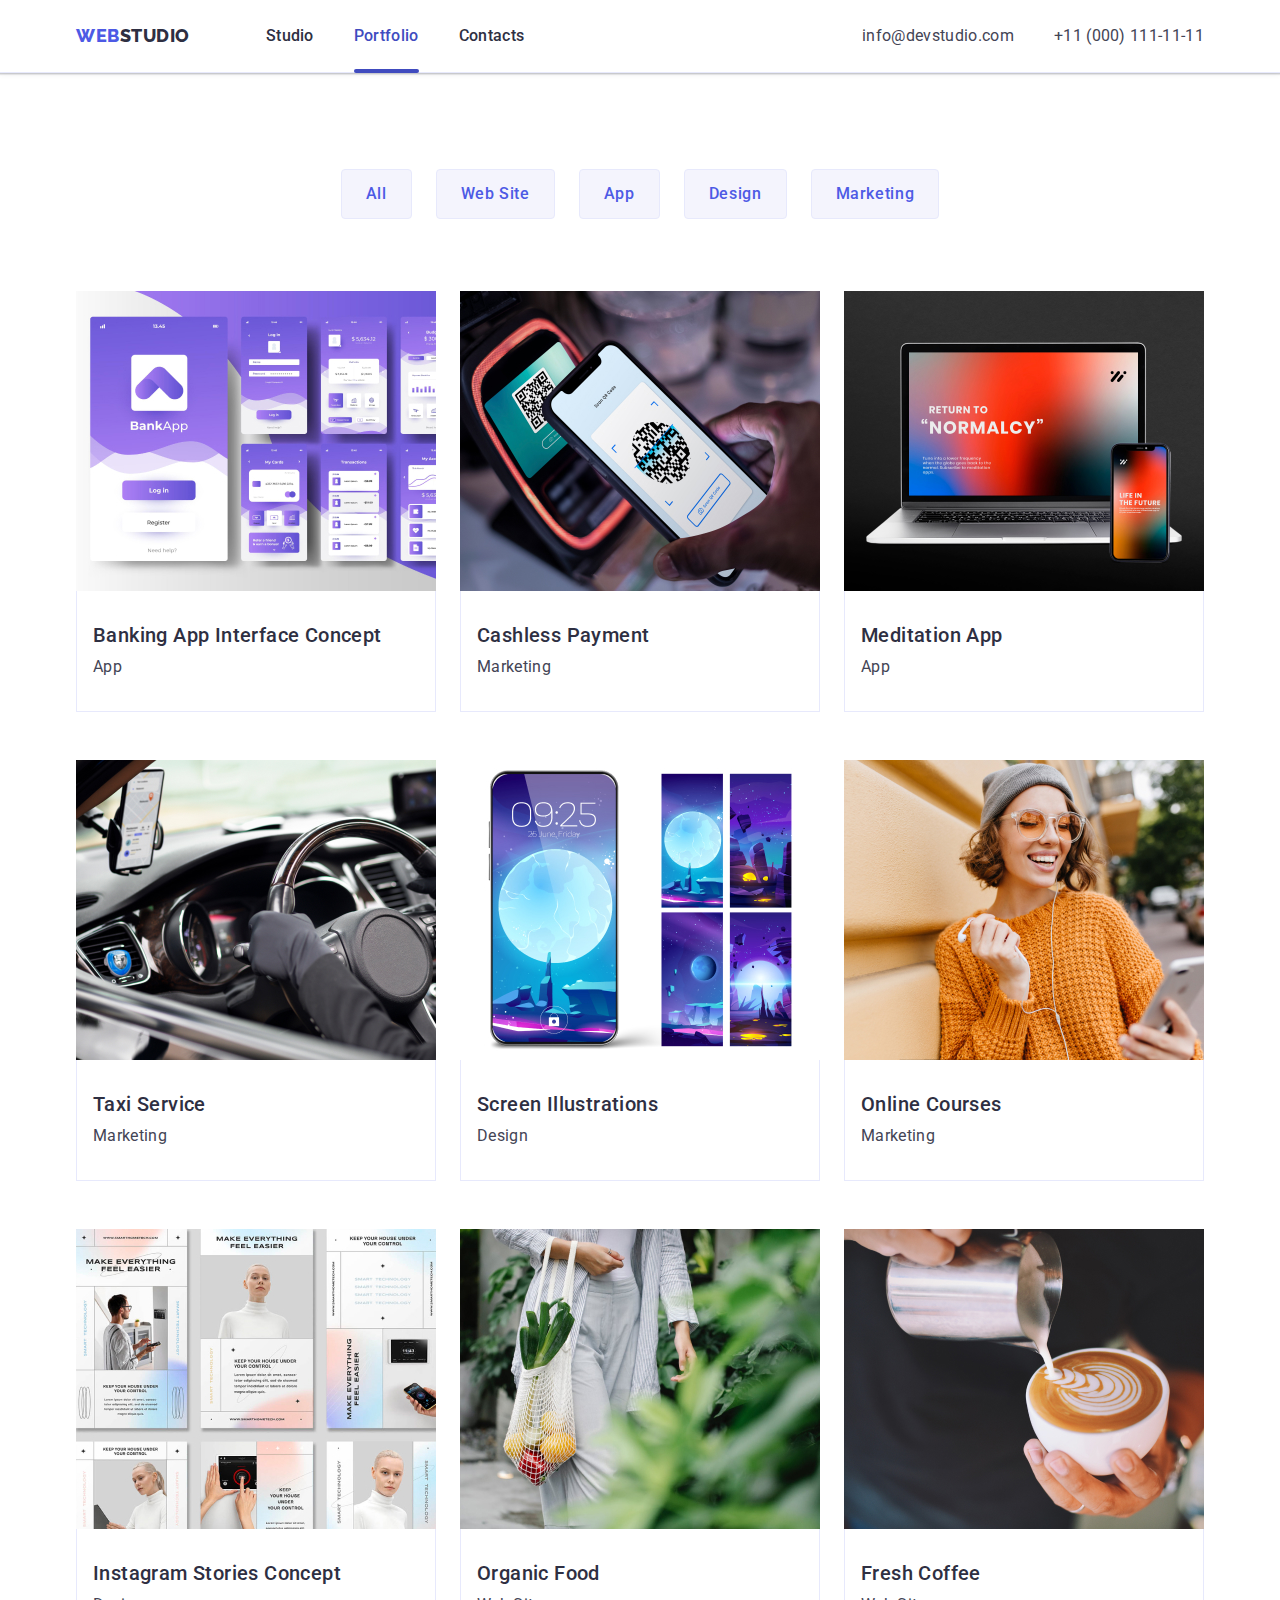
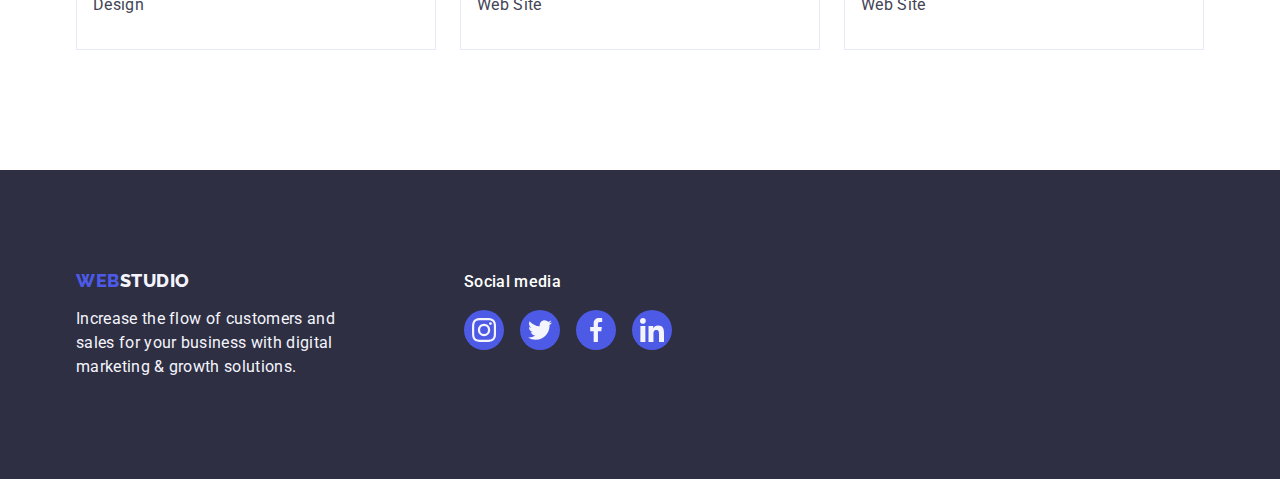
==== portfolio.html @ 6bd8a7c7 "Initial commit" ====
<!DOCTYPE html>
<html lang="en">
  <head>
    <meta charset="UTF-8" />
    <meta http-equiv="X-UA-Compatible" content="IE=edge" />
    <meta name="viewport" content="width=device-width, initial-scale=1.0" />
    <link rel="preconnect" href="https://fonts.googleapis.com" />
    <link rel="preconnect" href="https://fonts.gstatic.com" crossorigin />
    <link
      href="https://fonts.googleapis.com/css2?family=Montserrat:wght@400;700&family=Raleway:wght@800&family=Roboto:wght@400;500;700;900&display=swap"
      rel="stylesheet"
    />
    <title>Web Studio</title>
    <link
      rel="stylesheet"
      href="https://cdn.jsdelivr.net/npm/modern-normalize@2.0.0/modern-normalize.min.css"
    />

    <link rel="stylesheet" href="./css/styles.css" />
  </head>
  <body>
    <header class="header">
      <div class="header-container container">
        <nav class="nav">
          <a class="header-logo link" href="./index.html"
            >Web<span class="logo-span">Studio</span></a
          >

          <ul class="header-list">
            <li class="header-item">
              <a class="header-link link" href="./index.html">Studio</a>
            </li>
            <li class="header-item">
              <a class="header-link link active" href="./portfolio.html"
                >Portfolio</a
              >
            </li>
            <li class="header-item">
              <a class="header-link link" href="">Contacts</a>
            </li>
          </ul>
        </nav>
        <address class="address">
          <ul class="address-list list">
            <li class="address-item">
              <a class="address-link link" href="mailto:info@devstudio.com"
                >info@devstudio.com</a
              >
            </li>
            <li class="address-item">
              <a class="address-link link" href="tel:+110001111111"
                >+11 (000) 111-11-11</a
              >
            </li>
          </ul>
        </address>
      </div>
    </header>

    <main>
      <!-- section five -->
      <section class="section five">
        <div class="container">
          <h1 class="visually-hidden">Portfolio</h1>
          <ul class="filters list">
            <li class="filters-item">
              <button class="filter-btn" type="button">All</button>
            </li>
            <li class="filters-item">
              <button class="filter-btn" type="button">Web Site</button>
            </li>
            <li class="filters-item">
              <button class="filter-btn" type="button">App</button>
            </li>
            <li class="filters-item">
              <button class="filter-btn" type="button">Design</button>
            </li>
            <li class="filters-item">
              <button class="filter-btn" type="button">Marketing</button>
            </li>
          </ul>
          <ul class="portfolio list">
            <li class="portfolio-item">
              <a class="img-link link" href="">
                <div class="thumb">
                  <img
                    class="img-five"
                    src="./images/portfolio-img/bankingapp.jpg"
                    alt="Banking App Interface Concept"
                    width="360"
                  />
                  <p class="overlay-text">
                    14 Stylish and User-Friendly App Design Concepts · Task
                    Manager App · Calorie Tracker App · Exotic Fruit Ecommerce
                    App · Cloud Storage App
                  </p>
                </div>
                <div class="five-item">
                  <h2 class="five-title">Banking App Interface Concept</h2>
                  <p class="five-text">App</p>
                </div>
              </a>
            </li>
            <li class="portfolio-item">
              <a class="img-link link" href="">
                <div class="thumb">
                  <img
                    class="img-five"
                    src="./images/portfolio-img/cashlesspaiment.jpg"
                    alt="Cashless Payment"
                    width="360"
                  />

                  <p class="overlay-text">
                    14 Stylish and User-Friendly App Design Concepts · Task
                    Manager App · Calorie Tracker App · Exotic Fruit Ecommerce
                    App · Cloud Storage App
                  </p>
                </div>
                <div class="five-item">
                  <h2 class="five-title">Cashless Payment</h2>
                  <p class="five-text">Marketing</p>
                </div>
              </a>
            </li>
            <li class="portfolio-item">
              <a class="img-link link" href="">
                <div class="thumb">
                  <img
                    class="img-five"
                    src="./images/portfolio-img/meditationapp.jpg"
                    alt="Meditation App"
                    width="360"
                  />

                  <p class="overlay-text">
                    14 Stylish and User-Friendly App Design Concepts · Task
                    Manager App · Calorie Tracker App · Exotic Fruit Ecommerce
                    App · Cloud Storage App
                  </p>
                </div>
                <div class="five-item">
                  <h2 class="five-title">Meditation App</h2>
                  <p class="five-text">App</p>
                </div>
              </a>
            </li>
            <li class="portfolio-item">
              <a class="img-link link" href="">
                <div class="thumb">
                  <img
                    class="img-five"
                    src="./images/portfolio-img/taxservice.jpg"
                    alt="Taxi Service"
                    width="360"
                  />

                  <p class="overlay-text">
                    14 Stylish and User-Friendly App Design Concepts · Task
                    Manager App · Calorie Tracker App · Exotic Fruit Ecommerce
                    App · Cloud Storage App
                  </p>
                </div>
                <div class="five-item">
                  <h2 class="five-title">Taxi Service</h2>
                  <p class="five-text">Marketing</p>
                </div>
              </a>
            </li>
            <li class="portfolio-item">
              <a class="img-link link" href="">
                <div class="thumb">
                  <img
                    class="img-five"
                    src="./images/portfolio-img/screenillustrations.jpg"
                    alt="Screen Illustrations"
                    width="360"
                  />

                  <p class="overlay-text">
                    14 Stylish and User-Friendly App Design Concepts · Task
                    Manager App · Calorie Tracker App · Exotic Fruit Ecommerce
                    App · Cloud Storage App
                  </p>
                </div>
                <div class="five-item">
                  <h2 class="five-title">Screen Illustrations</h2>
                  <p class="five-text">Design</p>
                </div>
              </a>
            </li>
            <li class="portfolio-item">
              <a class="img-link link" href="">
                <div class="thumb">
                  <img
                    class="img-five"
                    src="./images/portfolio-img/onlinecourses.jpg"
                    alt="Online Courses"
                    width="360"
                  />

                  <p class="overlay-text">
                    14 Stylish and User-Friendly App Design Concepts · Task
                    Manager App · Calorie Tracker App · Exotic Fruit Ecommerce
                    App · Cloud Storage App
                  </p>
                </div>
                <div class="five-item">
                  <h2 class="five-title">Online Courses</h2>
                  <p class="five-text">Marketing</p>
                </div>
              </a>
            </li>
            <li class="portfolio-item">
              <a class="img-link link" href="">
                <div class="thumb">
                  <img
                    class="img-five"
                    src="./images/portfolio-img/instagramstories.jpg"
                    alt="Instagram Stories Concept"
                    width="360"
                  />

                  <p class="overlay-text">
                    14 Stylish and User-Friendly App Design Concepts · Task
                    Manager App · Calorie Tracker App · Exotic Fruit Ecommerce
                    App · Cloud Storage App
                  </p>
                </div>
                <div class="five-item">
                  <h2 class="five-title">Instagram Stories Concept</h2>
                  <p class="five-text">Design</p>
                </div>
              </a>
            </li>
            <li class="portfolio-item">
              <a class="img-link link" href="">
                <div class="thumb">
                  <img
                    class="img-five"
                    src="./images/portfolio-img/organicfood.jpg"
                    alt="Organic Food"
                    width="360"
                  />

                  <p class="overlay-text">
                    14 Stylish and User-Friendly App Design Concepts · Task
                    Manager App · Calorie Tracker App · Exotic Fruit Ecommerce
                    App · Cloud Storage App
                  </p>
                </div>
                <div class="five-item">
                  <h2 class="five-title">Organic Food</h2>
                  <p class="five-text">Web Site</p>
                </div>
              </a>
            </li>
            <li class="portfolio-item">
              <a class="img-link link" href="">
                <div class="thumb">
                  <img
                    class="img-five"
                    src="./images/portfolio-img/freshcoffe.jpg"
                    alt="Fresh Coffee"
                    width="360"
                  />

                  <p class="overlay-text">
                    14 Stylish and User-Friendly App Design Concepts · Task
                    Manager App · Calorie Tracker App · Exotic Fruit Ecommerce
                    App · Cloud Storage App
                  </p>
                </div>
                <div class="five-item">
                  <h2 class="five-title">Fresh Coffee</h2>
                  <p class="five-text">Web Site</p>
                </div>
              </a>
            </li>
          </ul>
        </div>
      </section>
    </main>

    <!-- footer -->

    <footer class="footer">
      <div class="footer-box container">
        <div class="footer-container">
          <a class="footer-logo link" href="./index.html"
            >Web<span class="footer-span">Studio</span></a
          >
          <p class="footer-text">
            Increase the flow of customers and sales for your business with
            digital marketing & growth solutions.
          </p>
        </div>
        <div class="media-container">
          <p class="media-title">Social media</p>
          <ul class="media-list">
            <li class="media-item">
              <a class="media-link" href="">
                <svg class="media-icon" width="24" height="24">
                  <use href="./images/icons.svg#icon-instagram"></use>
                </svg>
              </a>
            </li>
            <li class="media-item">
              <a class="media-link" href="">
                <svg class="media-icon" width="24" height="24">
                  <use href="./images/icons.svg#icon-twitter"></use>
                </svg>
              </a>
            </li>
            <li class="media-item">
              <a class="media-link" href="">
                <svg class="media-icon" width="24" height="24">
                  <use href="./images/icons.svg#icon-facebook"></use>
                </svg>
              </a>
            </li>
            <li class="media-item">
              <a class="media-link" href="">
                <svg class="media-icon" width="24" height="24">
                  <use href="./images/icons.svg#icon-linkedin"></use>
                </svg>
              </a>
            </li>
          </ul>
        </div>
      </div>
    </footer>
  </body>
</html>
---- css/styles.css ----
:root {
    --primari-font: "Roboto",
        sans-serif;
    --navyblue-cl: #2e2f42;
    --slate-cl: #434455;
    --white-cl: #FFFFFF;
    --iris-cl: #4d5ae5;
    --hover-focus-cl: #404bbf;
    --cloud-cl: #F4F4FD;
    --lg-grey: rgba(46, 47, 66, 0.70);
    --customer-icon: #8e8f99;
}

*,
*::before, 
*::after {
box-sizing: border-box;

}
body{
    font-family: "Roboto", sans-serif;
    color: var(--slate-cl);
    background: var(--white-cl);
}

img{
    display: block;
}


/* reset*//* reset*//* reset*//* reset*//* reset*/

h1,h2,h3,h4,h5,h6, p {
    margin: 0;
}
ul,ol {
    list-style: none;
    margin: 0;
    padding: 0;
}
 
button{
    cursor: pointer;
}

/* header*//* header*//* header*//* header*//* header*/

.container{
    width: 1158px;
    margin: 0 auto;
    padding-left: 15px;
    padding-right: 15px;
}

.nav {
    display: flex;
    align-items: center;
}

.link {
    text-decoration: none;
}

.header {
    box-shadow: 0px 2px 1px rgba(46, 47, 66, 0.08),
        0px 1px 1px rgba(46, 47, 66, 0.16),
        0px 1px 6px rgba(46, 47, 66, 0.08);
    border-bottom: 1px solid #E7E9FC;
}


.header-container {
    display: flex;
    align-items: center;
    justify-content: space-between;
}


.header-logo {
        font-family: 'Raleway', sans-serif;
        font-weight: 800;
        font-size: 18px;
        line-height: 1.17;
        color: var(--iris-cl);
        letter-spacing: 0.03em;
        text-transform: uppercase;
        margin-right: 76px;
        }

.logo-span {
    color: var(--navyblue-cl);
}

.header-list {
display: flex;
    align-items: center;
    gap: 40px;
    border-bottom: none;
    
}

.header-link {
    position: relative;
    display: block;
    font-weight: 500;
    font-size: 16px;
    line-height: 1.5;
    letter-spacing: 0.02em;
     color: var(--navyblue-cl); 
    padding: 24px 0;
    transition: color 250ms cubic-bezier(0.4, 0, 0.2, 1);
}

.header-link:hover{
color: var(--hover-focus-cl);
}
.header-link:focus {
color: var(--hover-focus-cl);
}
.header-link.active{
    color: var(--hover-focus-cl);
}
.header-link.active::after{
    content: '';
    position: absolute;
    bottom: -1px;
    left: 0;

    display: block;
    width: 100%;
    height: 4px;
    background-color: var(--hover-focus-cl);
    border-radius: 2px;
}

address {
    font-style: normal;
}
.address-list {
    display: flex;
        align-items: center;
        gap: 40px;
}

.address-link {
    line-height: 1.5;
    letter-spacing: 0.02em;
    color: var(--slate-cl);
    transition: color 250ms cubic-bezier(0.4, 0, 0.2, 1);
}

.address-link:hover{
    color: var(--hover-focus-cl);
}
.address-link:focus {
    color: var(--hover-focus-cl);
}

/* section one*//* section one*//* section one*//* section one*/

.one {
    max-width: 1440px;
    margin: 0 auto;
    background: var(--navyblue-cl);
    padding-top: 188px;
    padding-bottom: 188px;
     background-image: linear-gradient(var(--lg-grey), var(--lg-grey)),
     url(../images/people-office.jpg);
    background-repeat: no-repeat;
    background-position: center;
    background-size: cover;
    text-align: center;
}

.section.one{
   
}
.one-title {
        text-align: center;
        font-weight: 700;
        font-size: 56px;
        line-height: 60px;
        letter-spacing: 0.02em;
        color: var(--white-cl);
        max-width: 496px;
        margin: 0 auto;
        margin-bottom: 48px;
    
}

.one-btn {
        font-family: var(--primary-font);
        font-weight: 500;
        font-size: 16px;
        line-height: 1.5;
        letter-spacing: 0.04em;
        background: var(--iris-cl);
        color: var(--white-cl);
        display: block;
        min-width: 169px;
        height: 56px;
        border: none;
            padding: 16px 32px;
            box-shadow: 0px 4px 4px rgba(0, 0, 0, 0.15);
            border-radius: 4px;
            margin: 0 auto;
            transition: background-color 250ms cubic-bezier(0.4, 0, 0.2, 1);
}

.one-btn:hover{
    background-color: var(--hover-focus-cl);
}
.one-btn:focus{
    background-color: var(--hover-focus-cl);
}

/* section two*//* section two*//* section two*//* section two*/

.two {
    padding: 120px 0;
}


.two-list {
    display: flex;
    align-items: center;
    justify-content: center;
    gap: 24px;
}
.icons-container{
    display: flex;
    justify-content: center;
    align-items: center;
    width: 264px;
    height: 112px;
    border-radius: 4px;
    margin-bottom: 8px;
    background-color: var(--cloud-cl)
}

.two-title {
        font-weight: 500;
        font-size: 20px;
        line-height: 1.2;
        letter-spacing: 0.02em;
        color: var(--navyblue-cl);
        margin-bottom: 8px;
}

.two-item{
   
    width: calc((100% - 3*24px) / 4);
    
}



.two-text {
        font-size: 16px;
        line-height: 1.5;
        letter-spacing: 0.02em;
        color: var(--slate-cl);
}

/* section three*//* section three*//* section three*//* section three*/

.three {
    padding-bottom: 120px;
}

.three-title {
        margin-bottom: 72px;
    font-weight: 700;
        font-size: 36px;
        line-height: 1.11;
        text-align: center;
        text-transform: capitalize;
        color: var(--navyblue-cl);

}

.three-list {
    display: flex;
    align-items: center;
    gap: 24px;
    justify-content: center;
}

.three-list-item {
    width: 360px;
}

/* section four*//* section four*//* section four*//* section four*/

.four {
    background: var(--cloud-cl);
    padding: 120px 0;
}

.four-title {
       margin-bottom: 72px;
        text-align: center;
        font-weight: 700;
        font-size: 36px;
        line-height: 1.11;
        text-transform: capitalize;
        letter-spacing: 0.02em;
        color: var(--navyblue-cl);
}

.four-list {
    display: flex;
    align-items: center;
    justify-content: center;
    gap: 24px;
    
    margin: 0 auto;
}

.four-list-item {
    width: calc((100% - 3 * 24px) / 4);
        border-radius: 0px 0px 4px 4px;
    background-color: var(--white-cl);
    box-shadow: 0px 2px 1px 0px rgba(46, 47, 66, 0.08),
     0px 1px 1px 0px rgba(46, 47, 66, 0.16),
      0px 1px 6px 0px rgba(46, 47, 66, 0.08);
}

.four-item{
    padding: 32px 0;
}

.four-name {
    font-weight: 500;
    font-size: 20px;
    line-height: 1.2;
    letter-spacing: 0.02em;
    color: var(--navyblue-cl);
    margin-bottom: 8px;
    text-align: center;
}

.four-text {
    text-align: center;
    line-height: 1.5;
    letter-spacing: 0.02em;
    color:var(--slate-cl);
    margin-bottom: 8px;
   }

   .social-list {
    display: flex;
    justify-content: center;
    align-items: center;
    gap: 24px;
   }

   .social-item {
    
   }

   .social-link {
    display: flex;
        justify-content: center;
        align-items: center;
    width: 40px;
        height: 40px;
        background-color: var(--iris-cl);
            border-radius: 50%;
        transition: background-color 250ms cubic-bezier(0.4, 0, 0.2, 1);
   }
 .social-link:hover {
    background-color: var(--hover-focus-cl);
 }
 .social-link:focus {
    background-color: var(--hover-focus-cl);
 }
   .socila-icon {
    fill: var(--cloud-cl); 
   }

   /* customers */


.customers {
    padding: 120px 0;
}



.customers-title {
    margin-bottom: 72px;
        text-align: center;
        font-weight: 700;
        font-size: 36px;
        line-height: 1.11;
        text-transform: capitalize;
        letter-spacing: 0.02em;
        color: var(--navyblue-cl);
}

.customers-list {
    display: flex;
    justify-content: center;
    align-items: center;
    gap: 24px;
          
}



.customers-link {
    display: flex;
    justify-content: center;
    align-items: center;
    width: 168px;
    height: 88px;
    color: var(--customer-icon);

    border-radius: 4px;
    border: 1px solid #8E8F99;
    transition: border-color 250ms cubic-bezier(0.4, 0, 0.2, 1),
        color 250ms cubic-bezier(0.4, 0, 0.2, 1);
}

.customers-link:hover,
.customers-link:focus {
    border-color: var(--hover-focus-cl);
    color: var(--hover-focus-cl);
}

 .customers-icon{
    fill: currentColor;
 }

/*section5*//*section5*//*section5*//*section5*//*section5*/

.five {
    padding-top: 96px;
        padding-bottom: 120px;
}
.visually-hidden {
    position: absolute;
    width: 1px;
    height: 1px;
    margin: -1px;
    border: 0;
    padding: 0;
    white-space: nowrap;
    clip-path: inset(100%);
    clip: rect(0 0 0 0);
    overflow: hidden;
}

.filters {
    display: flex;
    align-items: center;
    justify-content: center;
    gap: 24px;
    margin-bottom: 72px;
}
.filters-item{

}
.filter-btn {
    font-family: "Roboto", sans-serif;
    font-weight: 500;
    font-size: 16px;
    line-height: 1.5;
    letter-spacing: 0.04em;
    color: var(--iris-cl);
    background: var(--cloud-cl);
    padding: 12px 24px;
    border: 1px solid #e7e9fc;
    border-radius: 4px;
    
    transition: color 250ms cubic-bezier(0.4, 0, 0.2, 1),
    background-color 250ms cubic-bezier(0.4, 0, 0.2, 1),
    border-color 250ms cubic-bezier(0.4, 0, 0.2, 1),
    box-shadow 250ms cubic-bezier(0.4, 0, 0.2, 1);
}

.filter-btn:hover{
    color: var(--white-cl);
    background-color: var(--hover-focus-cl);
    border: 1px solid transparent;
    box-shadow: 0px 2px 2px 0px rgba(0, 0, 0, 0.12), 
    0px 2px 1px 0px rgba(0, 0, 0, 0.08), 
    0px 3px 1px 0px rgba(0, 0, 0, 0.10);
}
.filter-btn:focus {
    color:var(--white-cl);
    background-color: var(--hover-focus-cl);
    border: 1px solid transparent;
    box-shadow: 0px 2px 2px 0px rgba(0, 0, 0, 0.12), 
    0px 2px 1px 0px rgba(0, 0, 0, 0.08), 
    0px 3px 1px 0px rgba(0, 0, 0, 0.10);
    }

.portfolio{
display: flex;
align-items: center;
flex-wrap: wrap;
justify-content: center;
gap: 48px 24px;
width: calc(100%-2*24px)/3;
}

.img-link{
    display: block;
     transition: box-shadow 250ms cubic-bezier(0.4, 0, 0.2, 1);
            
}

.img-link:hover,
.img-link:focus {
    box-shadow: 0px 1px 6px rgba(46, 47, 66, 0.08), 
    0px 1px 1px rgba(46, 47, 66, 0.16), 
    0px 2px 1px rgba(46, 47, 66, 0.08);
}

.thumb {   
    position: relative;
    overflow: hidden;
}

.five-text {
    font-size: 16px;
        line-height: 1.5;
        letter-spacing: 0.02em;
        color: var(--slate-cl);
}

.five-title{
    font-weight: 500;
        font-size: 20px;
        line-height: 1.2;
        letter-spacing: 0.02em;
        color: var(--navyblue-cl);
        margin-bottom: 8px
       }
.five-item {
       border: 1px solid #E7E9FC;
        border-top: none;
        padding: 32px 16px;
    }

    /* overlay */ /* overlay */ /* overlay */ /* overlay */

.overlay-text {
    position: absolute;
        top: 0;
        left: 0;
        width: 100%;
        height: 100%;
        transform: translateY(100%);
        padding: 40px 32px;
        background-color: var(--iris-cl);
        transition: transform 250ms cubic-bezier(0.4, 0, 0.2, 1);
    color: var(--cloud-cl);
    font-size: 16px;
    font-style: normal;
    font-weight: 400;
    line-height: 24px;
    letter-spacing: 0.32px;
    
}


.img-link:hover .overlay-text{
    transform: translateY(0);
}
   
/* footer*//* footer*//* footer*//* footer*//* footer*/

.footer {
        padding-top: 100px;
        padding-bottom: 100px;
    background: var(--navyblue-cl);
}

.footer-box{
    display: flex;
    align-items: baseline;
}

.footer-container{
    margin-right: 120px;
}

.footer-logo {
    display: inline-block;
    margin-bottom: 16px;
       font-family: 'Raleway', sans-serif;
    font-weight: 800;
    font-size: 18px;
    line-height: 1.17;
    color: var(--iris-cl);
    letter-spacing: 0.03em;
    text-transform: uppercase;
 }
.footer-span{
      color: var(--cloud-cl);
}


.footer-text {
       width: 268px;
    line-height: 1.5;
    letter-spacing: 0.02em;
    color: var(--cloud-cl);
    }

   

.media-title{
    color: var(--white-cl);
    font-size: 16px;
     font-weight: 500;
    line-height: 24px;
    letter-spacing: 0.32px;
    margin-bottom: 16px;
}
    
.media-list{
    display: flex;
    gap: 16px;
}

.media-item{
}

.media-link{
    display: flex;
    justify-content: center;
    align-items: center;
    width: 40px;
    height: 40px;
    background-color: var(--iris-cl);
    border-radius: 50%;
    transition: background-color 250ms cubic-bezier(0.4, 0, 0.2, 1);
}

.media-icon{
    fill: var(--cloud-cl);
}
       
.media-link:hover{
    background-color: #31D0AA;
}
.media-link:focus{
    background-color: #31D0AA;
}

/* Modal window */

.backdrop {
    position: fixed;
    top: 0;
    left: 0;

    width: 100%;
    height: 100%;
    background-color: rgb(46, 47, 66, 0.4);
      transition: opacity 250ms cubic-bezier(0.4, 0, 0.2, 1),
     visibility 250ms cubic-bezier(0.4, 0, 0.2, 1);  
}

.modal {
    position: absolute;
    width: 408px;
    min-height: 584px;
    Top: 50%;
     Left: 50%;

     transform: translateX(-50%) translateY(-50%);
    background-color: #FCFCFC;
    box-shadow: 0px 1px 1px rgba(0, 0, 0, 0.14),
     0px 1px 3px rgba(0, 0, 0, 0.12),
      0px 2px 1px rgba(0, 0, 0, 0.2);
    border-radius: 4px;
    
    transition: transform 250ms cubic-bezier(0.4, 0, 0.2, 1);
 
}

.backdrop.is-hidden {
    opacity: 0;
    visibility: hidden;
    pointer-events: none;
}

.modal-button {
    position: absolute;
    top: 24px;
    right: 24px;
    display: flex;
    justify-content: center;
    align-items: center;
    width: 24px;
    height: 24px;
    padding: 0;
    border-radius: 50%;
    border: 1px solid rgba(0, 0, 0, 0.10);
    background:  #E7E9FC;
    transition-property: background-color, border;
    transition-duration: 250ms;
    transition-timing-function: cubic-bezier(0.4, 0, 0.2, 1);
     /* transition: background-color 250ms cubic-bezier(0.4, 0, 0.2, 1),
    border 250ms cubic-bezier(0.4, 0, 0.2, 1), 
    fill 250ms cubic-bezier(0.4, 0, 0.2, 1);  */
}

.modal-button:hover,
.modal-button:focus{
    background-color: var(--hover-focus-cl);
    border: none;
    fill: #fff;
}

.modal-icon {
    transition: fill 250ms cubic-bezier(0.4, 0, 0.2, 1);
    
}
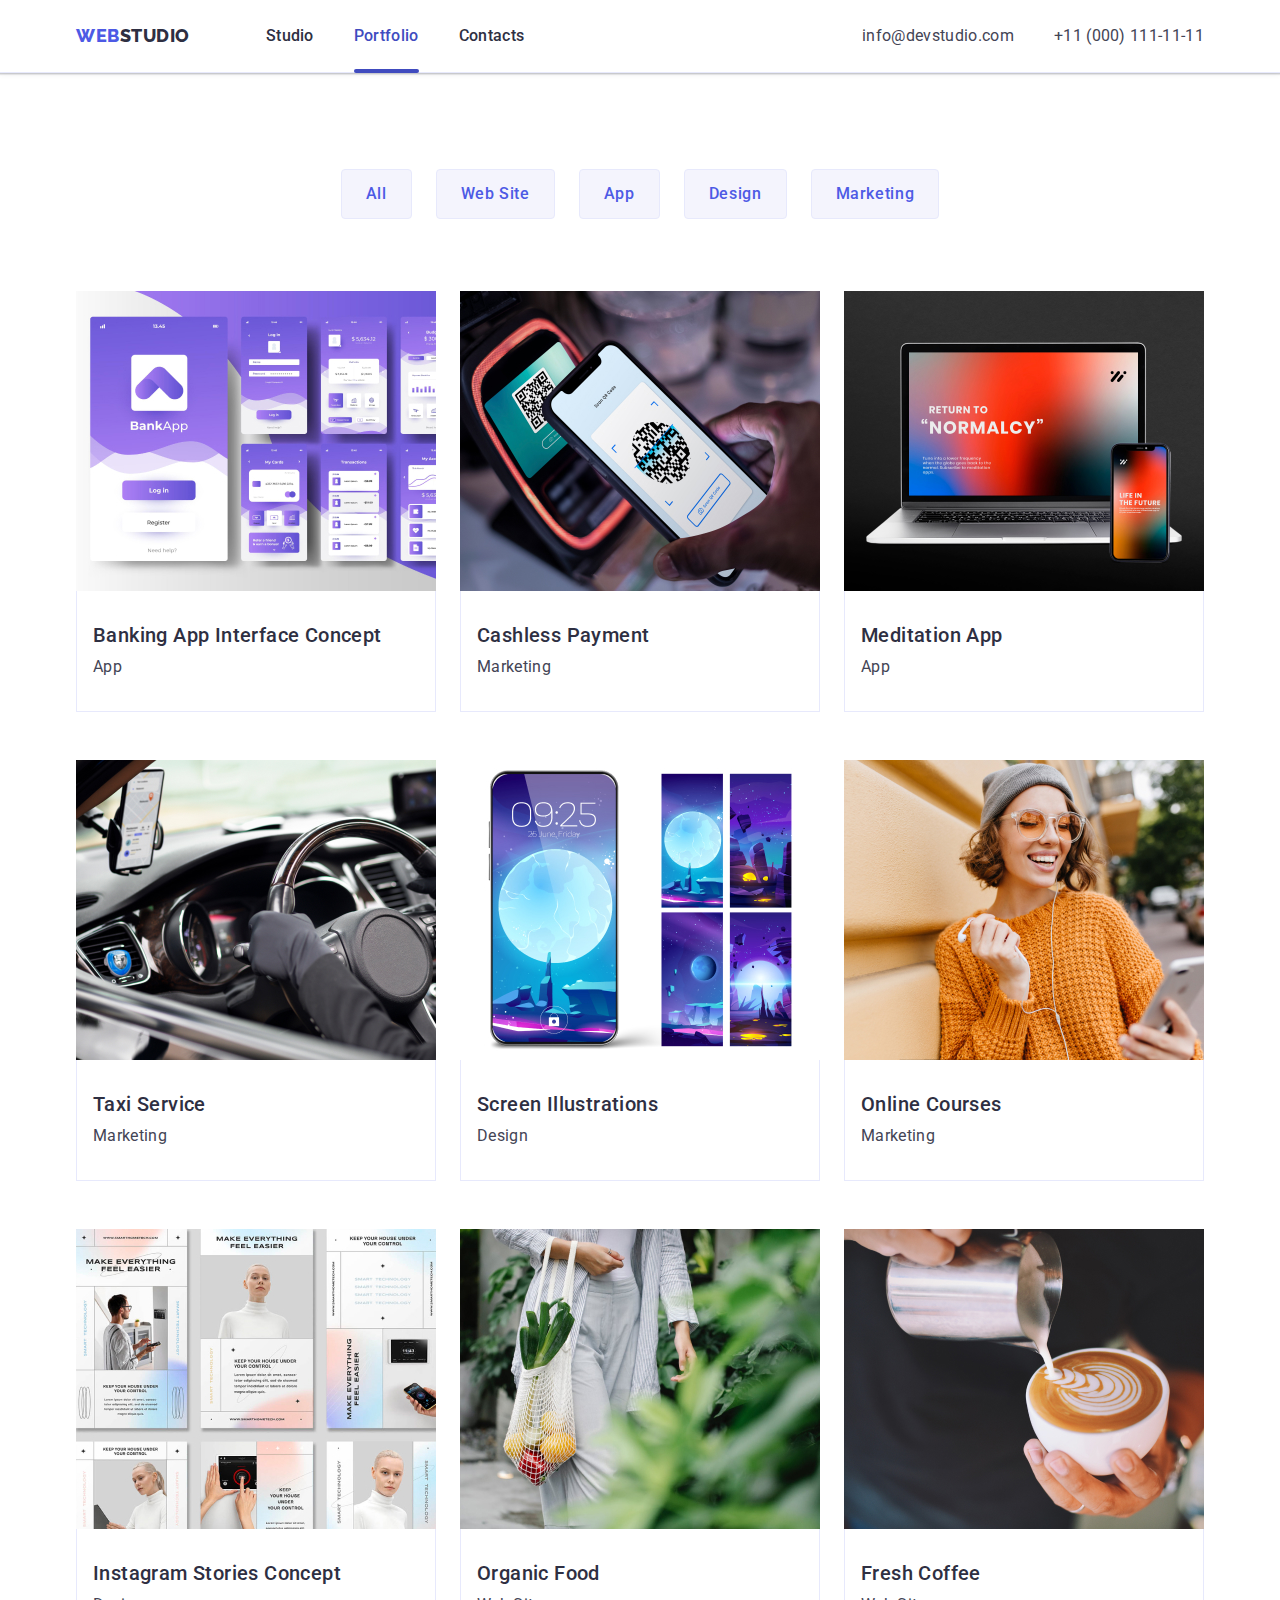
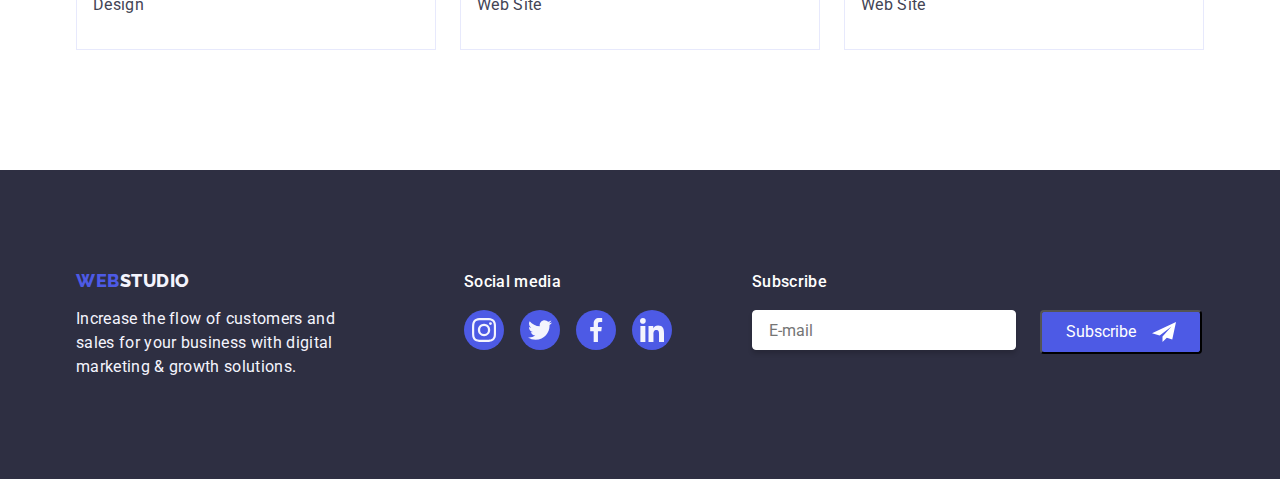
==== commit 0002453e: "inputs2" ====
--- a/portfolio.html
+++ b/portfolio.html
@@ -328,6 +328,25 @@
             </li>
           </ul>
         </div>
+        <div class="subscribe">
+          <p class="subscribe-text">Subscribe</p>
+          <form class="subscribe-form" name="subscribe_form">
+            <label class="subscribe-form-label">
+              <input
+                class="subscribe-input"
+                type="email"
+                name="subscribe_form_input"
+                placeholder="E-mail"
+              />
+            </label>
+            <button class="subscribe-btn" type="submit">
+              Subscribe
+              <svg class="subscribe-icon" width="24" height="24">
+                <use href="./images/icons.svg#icon-Frame"></use>
+              </svg>
+            </button>
+          </form>
+        </div>
       </div>
     </footer>
   </body>
--- a/css/styles.css
+++ b/css/styles.css
@@ -9,6 +9,8 @@
     --cloud-cl: #F4F4FD;
     --lg-grey: rgba(46, 47, 66, 0.70);
     --customer-icon: #8e8f99;
+    --transition-: 250ms cubic-bezier(0.4, 0, 0.2, 1);
+    --navybluergba-: rgba(46, 47, 66, 0.40);
 }
 
 *,
@@ -585,6 +587,7 @@
 }
 
 .footer-container{
+    
     margin-right: 120px;
 }
 
@@ -652,7 +655,62 @@
     background-color: #31D0AA;
 }
 
-/* Modal window */
+.subscribe {
+    margin-left: 80px;
+}
+
+.subscribe-text {
+    color: var(--white-cl);
+        font-size: 16px;
+    
+        font-weight: 500;
+        line-height: 24px;
+        letter-spacing: 0.32px;
+        margin-bottom: 16px;
+}
+
+.subscribe-form {
+    display: flex;
+    gap: 24px;
+}
+
+.subscribe-form-label {}
+
+.subscribe-input {
+    width: 264px;
+        height: 40px;
+        padding: 8px 16px;
+
+        border-radius: 4px;
+            border: 1px solid var(--white, #FFF);
+            box-shadow: 0px 4px 4px 0px rgba(0, 0, 0, 0.15);
+}
+
+.subscribe-input:focus{
+    border: 1px solid var(--iris-cl);
+}
+
+.subscribe-btn {
+    display: inline-flex;
+    padding: 8px 24px;
+    justify-content: center;
+    align-items: center;
+    gap: 16px;
+    color: var(--white, #FFF);
+    text-align: center;
+    
+
+    border-radius: 4px;
+    background: var(--iris-cl);
+    transition: background-color var(--transition-);
+}
+
+ .subscribe-btn:hover,
+ .subscribe-btn:focus{
+    background-color: var(--hover-focus-cl);
+}
+
+/* Modal window *//* Modal window *//* Modal window *//* Modal window */
 
 .backdrop {
     position: fixed;
@@ -670,6 +728,7 @@
     position: absolute;
     width: 408px;
     min-height: 584px;
+    padding: 72px 24px 24px 24px;
     Top: 50%;
      Left: 50%;
 
@@ -722,3 +781,132 @@
     transition: fill 250ms cubic-bezier(0.4, 0, 0.2, 1);
     
 }
+
+.modal-caption{
+    display: block;
+    width: 360px;
+    margin-bottom: 16px;
+    color: var(--navyblue-cl);
+        text-align: center;
+        font-size: 16px;
+        font-weight: 500;
+        line-height: 0.16px;
+        letter-spacing: 0.32px;
+}
+
+.modal-label {
+    position: relative;
+    display: block;
+    margin-bottom: 8px;
+    color: var(--customer-icon);
+        font-size: 12px;     
+        line-height: 14px;
+        letter-spacing: 0.48px;
+}
+
+.label-span{
+    display: block;
+    margin-bottom: 4px;
+}
+
+.modal-form-input {
+    width: 100%;
+    height: 40px;
+    padding: 22px 38px;
+    outline: transparent;
+
+    font-size: 18px;
+
+    transition: border var(--transition-);
+    border-radius: 4px;
+        border: 1px solid var(--lg-grey);
+}
+
+.modal-form-input:focus {
+    border: 1px solid var(--iris-cl);
+}
+
+.modal-form-icon{
+    position: absolute;
+    bottom: 11px;
+    left: 16px;
+    transition: fill var(--transition-);
+}
+
+.modal-form-input:focus + .modal-form-icon{
+    fill: var(--iris-cl);
+}
+
+.form-comment{
+    width: 100%;
+        height: 120px;
+        padding: 8px 16px;
+
+        color: var(--navybluergba-);
+            font-size: 12px;
+            letter-spacing: 0.48px;
+
+border-radius: 4px;
+    border: 1px solid  var(--navybluergba-);
+        resize: none;
+        transition: border-color var(--transition-);
+       
+}
+
+.form-comment::placeholder{
+    color: currentColor;
+        font-size: 12px;
+        letter-spacing: 0.48px;
+}
+.form-comment:focus {
+    border: var(--iris-cl);
+}
+
+/* checkboxform *//* checkboxform *//* checkboxform *//* checkboxform */
+
+.form-agreement {
+    display: flex;
+        align-items: center;
+        gap: 8px;
+        margin-bottom: 24px;
+        color: #8E8F99;
+           
+}
+
+
+.form-checkbox-custom {
+    display: flex;
+    align-items: center;
+    justify-content: center;
+    width: 16px;
+        height: 16px;
+        border-radius: 2px;
+        border: 1px solid var(--navybluergba-);
+        transition: border-color var(--transition-), background-color var(--transition-);
+}
+
+.form-checkbox:checked + .form-checkbox-custom{
+    border-color: var(--iris-cl);
+background-color: var(--iris-cl);
+}
+
+.form-checkbox-icon {
+    opacity: 0;
+    transition: opacity var(--transition-);
+}
+
+.form-checkbox:checked+.form-checkbox-custom > .form-checkbox-icon {
+    opacity: 1;
+}
+
+.form-agreement-text {
+    font-size: 12px;
+        line-height: 14px;
+        letter-spacing: 0.48px;
+        user-select: none;
+}
+
+.form-agreement-link {
+    color: var(--iris-cl);
+    text-decoration: underline;
+}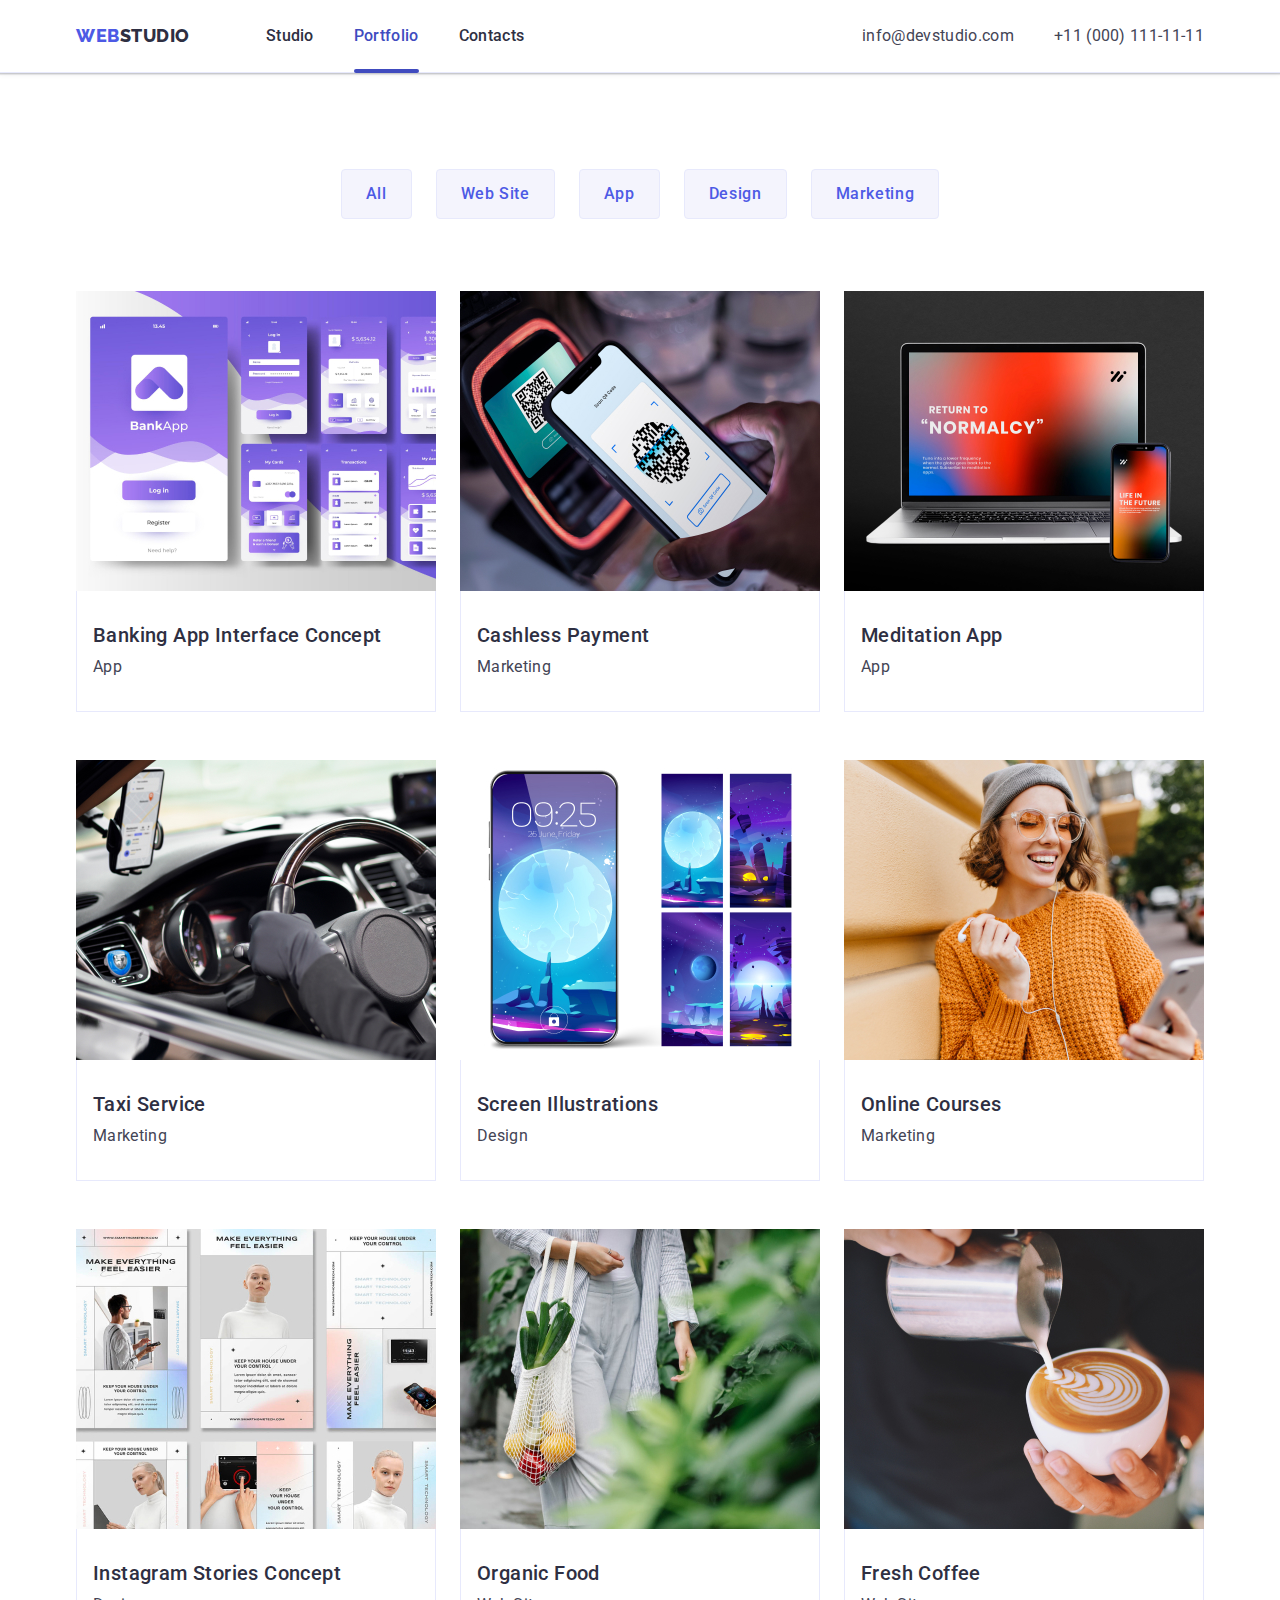
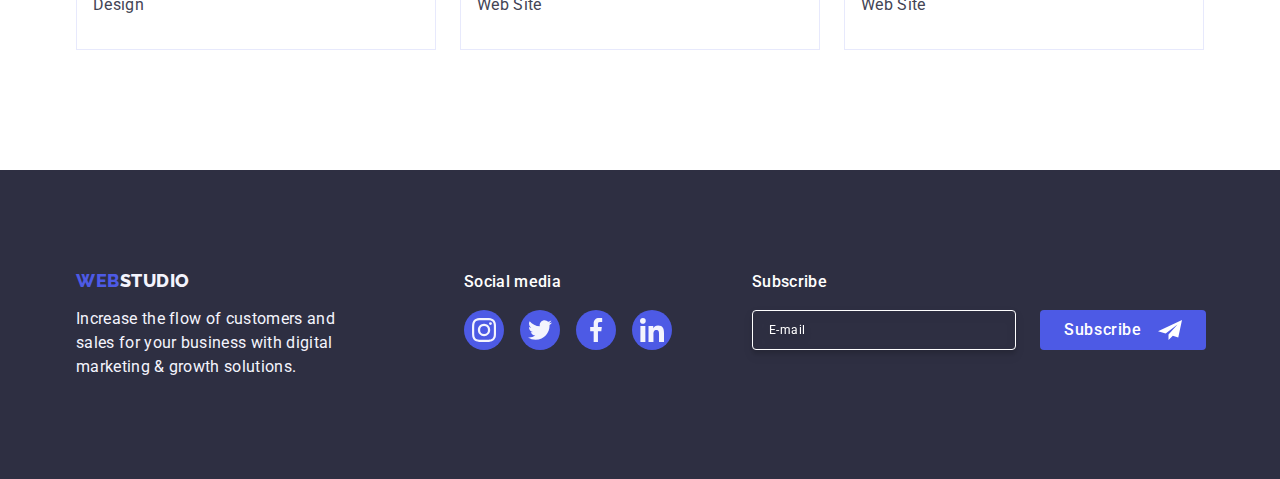
==== commit 8d2e62d9: "inputs3" ====
--- a/portfolio.html
+++ b/portfolio.html
@@ -330,12 +330,12 @@
         </div>
         <div class="subscribe">
           <p class="subscribe-text">Subscribe</p>
-          <form class="subscribe-form" name="subscribe_form">
+          <form class="subscribe-form" name="subscribe-form">
             <label class="subscribe-form-label">
               <input
                 class="subscribe-input"
                 type="email"
-                name="subscribe_form_input"
+                name="subscribe-form-input"
                 placeholder="E-mail"
               />
             </label>
--- a/css/styles.css
+++ b/css/styles.css
@@ -678,12 +678,21 @@
 
 .subscribe-input {
     width: 264px;
-        height: 40px;
-        padding: 8px 16px;
-
-        border-radius: 4px;
-            border: 1px solid var(--white, #FFF);
-            box-shadow: 0px 4px 4px 0px rgba(0, 0, 0, 0.15);
+    height: 40px;
+    padding: 8px 16px;
+    letter-spacing: 0.04em;
+    line-height: 1.5;
+    font-size: 12px;
+    background-color: transparent;
+    color: var(--white, #FFF);
+    border-radius: 4px;
+    border: 1px solid var(--white, #FFF);
+    box-shadow: 0px 4px 4px 0px rgba(0, 0, 0, 0.15);
+    filter: drop-shadow(0px 4px 4px rgba(0, 0, 0, 0.15));
+}
+
+.subscribe-input::placeholder{
+    color: var(--white, #FFF);
 }
 
 .subscribe-input:focus{
@@ -691,15 +700,20 @@
 }
 
 .subscribe-btn {
+    min-width: 165px;
+    height: 40px;
     display: inline-flex;
     padding: 8px 24px;
     justify-content: center;
     align-items: center;
-    gap: 16px;
+    font-weight: 500;
+    line-height: 1.5;
+    letter-spacing: 0.04em;
+   
     color: var(--white, #FFF);
     text-align: center;
     
-
+border: none;
     border-radius: 4px;
     background: var(--iris-cl);
     transition: background-color var(--transition-);
@@ -708,6 +722,10 @@
  .subscribe-btn:hover,
  .subscribe-btn:focus{
     background-color: var(--hover-focus-cl);
+}
+
+.subscribe-icon{
+    margin-left: 16px;
 }
 
 /* Modal window *//* Modal window *//* Modal window *//* Modal window */
